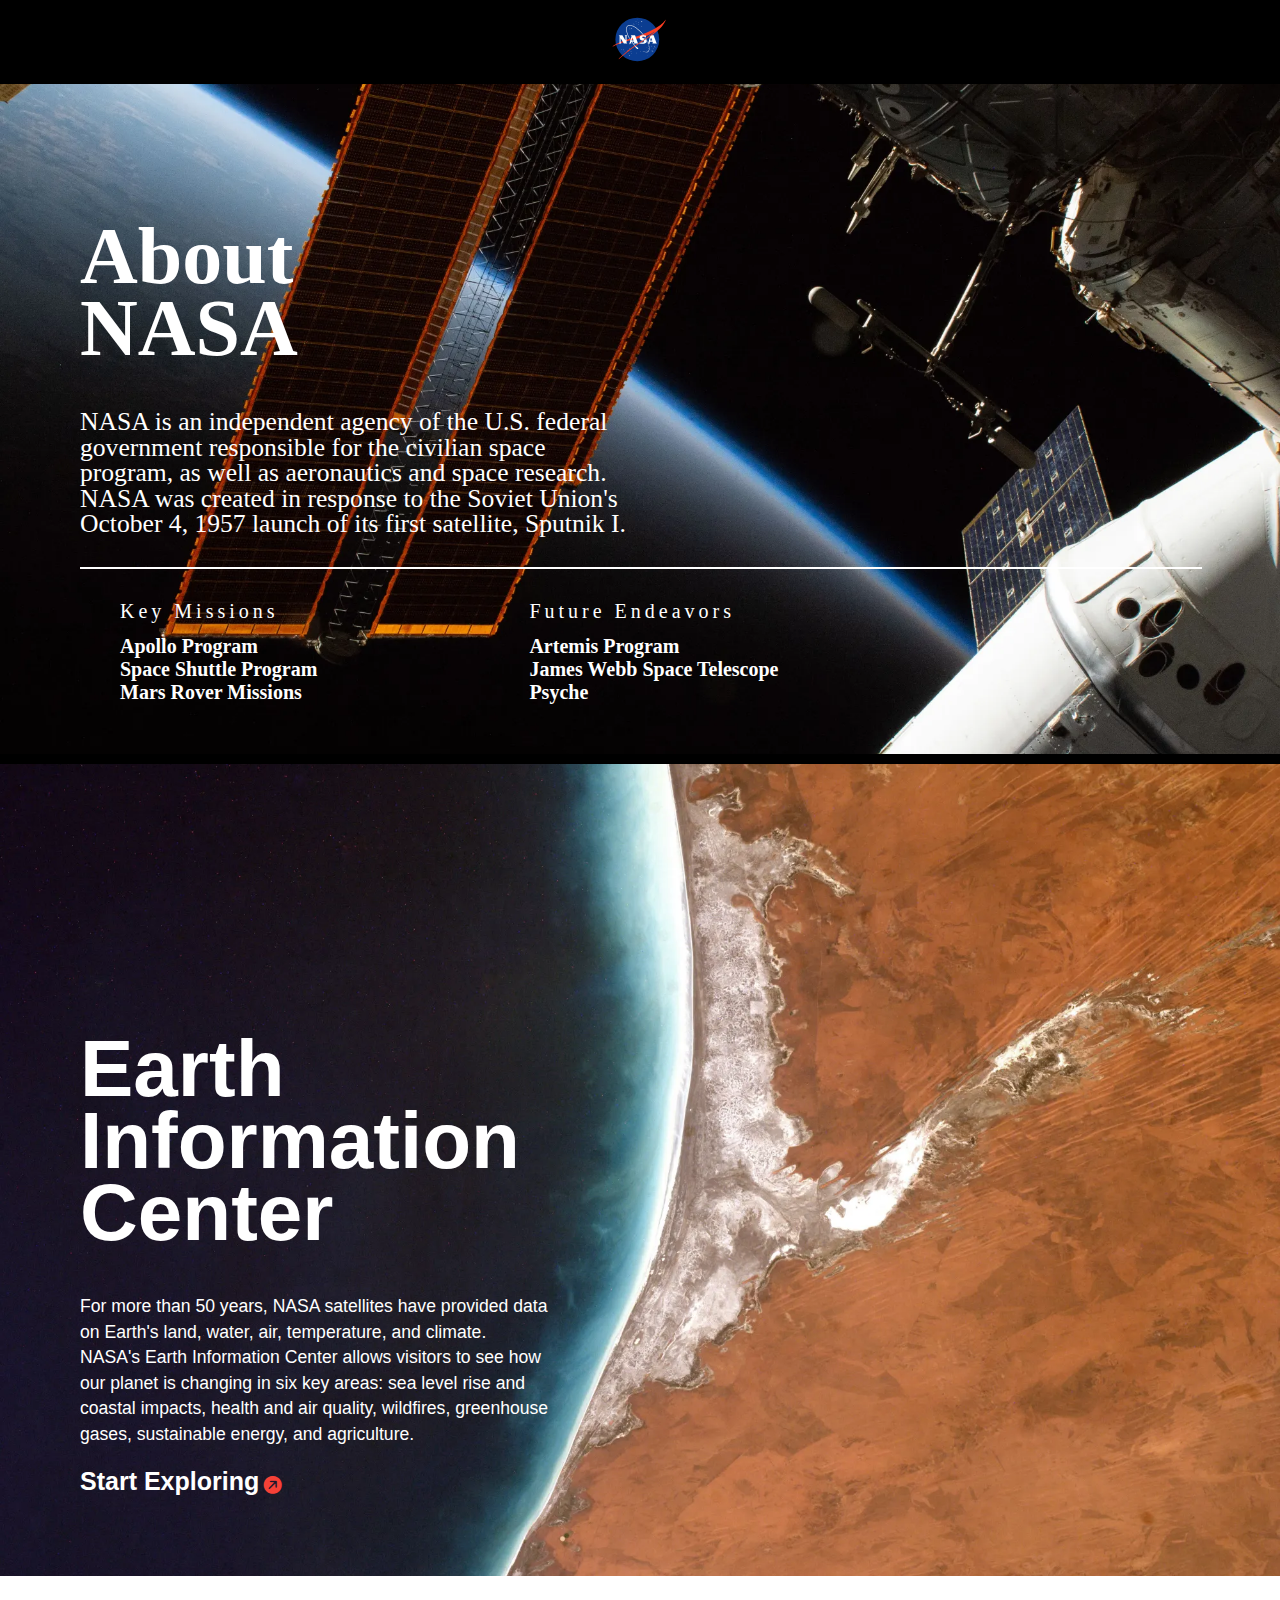
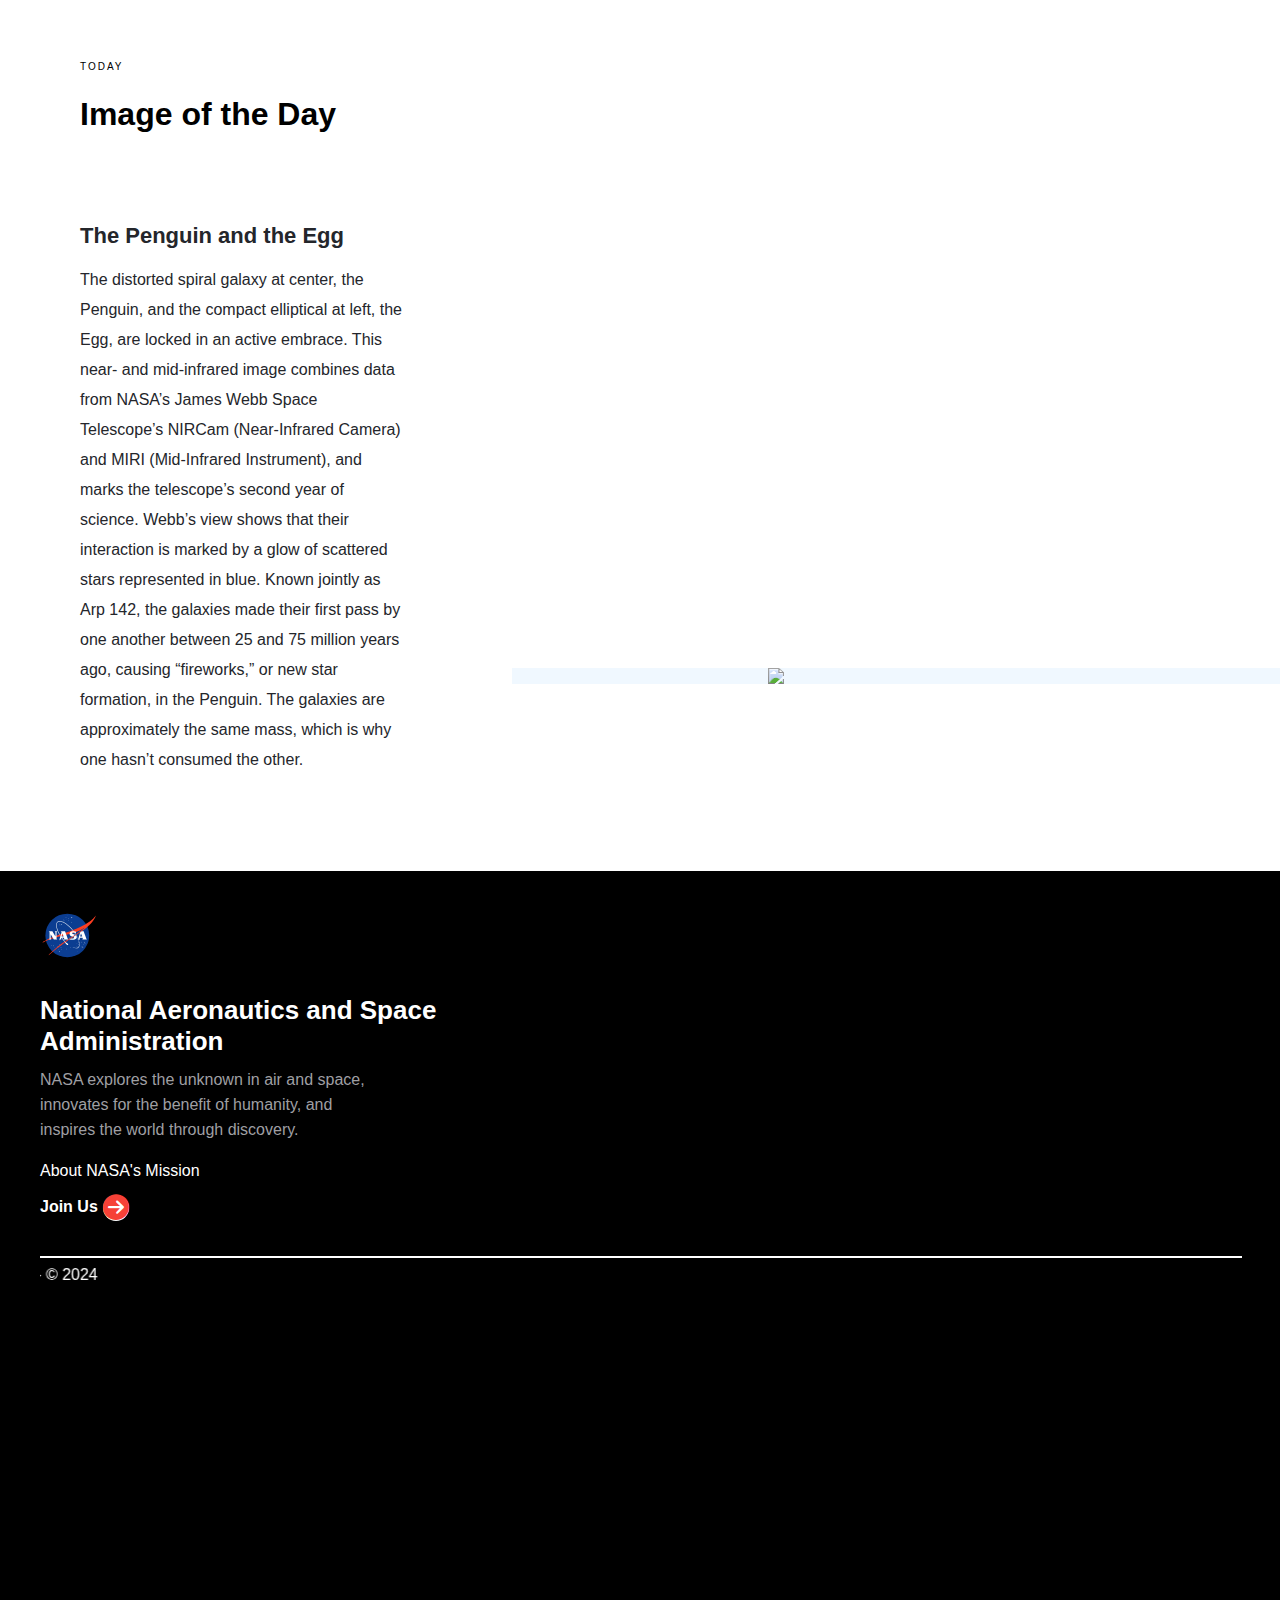
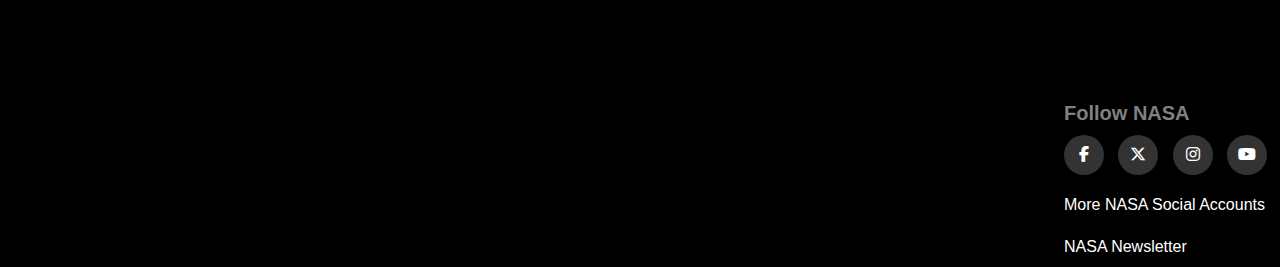
==== index.html @ cb9b219e "Add files via upload" ====
<!DOCTYPE html>
<html lang="en">
    <head>
        <meta charset="UTF-8">
        <meta name="viewport" content="width=device-width, initial-scale=1.0">
        <title>NASA</title>
        <link rel="icon" href="./nasa-logo.svg">
        <!-- Social Media Link Library-->
        <link rel="stylesheet" type="text/css" href="https://cdnjs.cloudflare.com/ajax/libs/font-awesome/6.5.2/css/all.min.css">
        
        <style>
            body {
                font-family: Arial, sans-serif;
                color: #24262b;
                background-color: #000;
                margin: 0;
                padding: 0;
            }
            header {
                background-color: #000;
                text-align: center;
                padding: 15px;
            }
            header img{
                position: relative;
                width: 60px;
            }
            .main, .image-day,.earth-center{
                padding: 80px;
            }
            .main {
                color: #ffffff;
                background: url('./satellite.webp'),no-repeat;
                background-position: center;
                background-size: cover;
                padding-bottom: 10px;
                margin-bottom: 10px;
            }

            .main p{
                font-size: 1.6rem;
                line-height: 1.6rem;
                width: 50%;
                color: #ffffff;
                margin: 0;
                margin-bottom: 20px;
            }
            .main h2 {
                font-size: 80px;
                color: #ffffff;
                width: 10%;
                line-height: 90%;
                padding-top: 5%;
                margin-bottom: 4%;
                margin-top: 0;
            }
            .more-info {
                color: #ffffff;
                display: inline-block;
                margin-right: 15%;
                margin-left: 0;

            }
            .more-info p{
                padding-left: 40px;
                display: inline;
                align-items: center;
                letter-spacing: 4px;
                font-size: 20px;
                text-align: center;
                overflow: visible;
                margin: 0;
            }
            .main .more-info li{
                position: relative;
                top: -15px;
                list-style: none;
                font-size: 20px;
            }
            .main hr{
                display: block;
                width: 100%;
                border: 1px white solid;
                margin-top: 30px;
                margin-bottom: 30px;
            }
            p {
                line-height: 1.2;
                font-size: 30px;
            }

            ul {
                font-size: 25px;
            }
            footer {
                background-color: #000;
                color: white;
                text-align: left;
                margin-top: 20px;
                padding: 40px;
                margin: 0;
            } 
            footer h5 {
                color: gray;
                font-size: 20px;
                margin-bottom: 10px;
            }
            footer h4{
                font-size: 26px;
                width: 35%;
                margin-top: 30px;
                margin-bottom: 10px;
            }
            footer p {
                font-size: 16px;
                width: 27.5%;
                margin: 0;
                color: #9f9fa3;
                line-height: 25px;

            }
            footer .extra-detail a{
                color: #ffffff;
                text-decoration: none;
                font-size: 16px;
                position: relative;
                top: 20px;
                display: block;
                margin-bottom: 10px;
            }
            footer #join-us{
                font-weight: bold;
            }
            footer .fa-solid{
                color: #f64137;
                background-color: #ffffff;
                border-radius: 50%;
                margin-left: 5px;
                font-size: 26px;
                position: relative;
                top: 5px;
            }
            footer .social-links {
                position: absolute;
                padding-left: 80%;
                bottom: -285%;
            }
            footer .social-links a{
                display: inline-block;
                height: 40px;
                width: 40px;
                background-color: rgba(255,255,255,0.2);
                margin:0 10px 10px 0;
                text-align: center;
                line-height: 40px;
                border-radius: 50%;
                color: #ffffff;
                transition: all 0.5s ease;
            }
            footer .social-links a:hover{
                background-color: #24262b;
                opacity: 90%;
            }
            footer .social-links a:nth-child(6)
            {
                display: block;
                width: 100%;
                background-color: #000;
                text-align: left;
                text-decoration: none;
                margin-bottom: 0;
            }
            footer .social-links a:nth-child(7)
            {
                display: block;
                width: 90%;
                background-color: #000;
                text-align: left;
                text-decoration: none;
                margin: 0;
                position: relative;
                top: 2px;
            }
            footer hr {
                display: block;
                width: 100%;
                border: 1px white solid;
                margin-top: 60px;
            }

            /* Image of the day */
            .image-day {

                background-color: #ffffff;
            }
            .image-day span {
                color: #000;
                font-weight: lighter;
                font-size: 10px;
                gap: 10px;
                letter-spacing: 2px;
            }
            .image-day h1 {
                color: #000;
                font-weight: bold;
                margin-bottom: 8%;
            }
            .image-day h6{
                font-size: 22px;
                margin: 10px 0;
            }
            .image-day p{
                font-size: 1rem;
                line-height: 30px;
                width: 29%;
            }
            .image-day img {
                position: absolute;
                top: 252%;
                left: 40%;
                background-color: aliceblue;
                padding-left: 20%;
                padding-right: 10%;
            }

        /*Earth Information Center */
            .earth-center {
                background: url("/mileb.webp"), no-repeat;
                background-position: center;
                background-size: cover;
           }
            .earth-center h5 {
                font-size: 80px;
                color: #ffffff;
                width: 10%;
                line-height: 90%;
                padding-top: 5%;
                margin-bottom: 4%;
            }
            .earth-center p {
                font-size: 1.1rem;
                line-height: 1.6rem;
                width: 42%;
                color: #ffffff;
                margin: 0;
                margin-bottom: 20px;
            }
            .earth-center a{
                font-weight: bold;
                color: #ffffff;
                text-decoration: none;
                font-size: 25px;
            }
            .earth-center .fa-solid{
                color: #f64137;
                margin-left: 5px;
                font-size: 18px;
                position: relative;
                top: 1px;
                transform: rotate(-45deg);
            }
            
            /*Logo Animation*/
            #logo {
                transition: 1s ease;
            }
            #logo:hover {
                transition: ease 1s;
                transform: translate(-5%,-5%);
            }
        </style>
    </head>
<body>
    <font face="Calibri">
        <header>
            <img id="logo" src="./nasa-logo.svg">
        </header>
            <section class="main">
                <h2>About NASA</h2>
                <p>NASA is an independent agency of the U.S. federal government responsible for the civilian space program, as well as aeronautics and space research. NASA was created in response to the Soviet Union's October 4, 1957 launch of its first satellite, Sputnik I.</p>
                    <hr>
                
               <div class="more-info"><p>Key Missions</p>
                <ul>
                    <li><strong>Apollo Program</strong></li>
                    <li><strong>Space Shuttle Program</strong></li>
                    <li><strong>Mars Rover Missions</strong></li>
                </ul>
                </div>
                <div class="more-info"><p class="more-info">Future Endeavors</p>
                <ul>
                    <li><strong>Artemis Program</strong></li>
                    <li><strong>James Webb Space Telescope</strong></li>
                    <li><strong>Psyche</strong></li>
                </ul>
                </div>
            </section></font>
            <!--Earth Center-->
            <section class="earth-center">
                <h5>Earth Information Center</h5>
                <p>For more than 50 years, NASA satellites have provided data on Earth's land, water, air, temperature, and climate. NASA's Earth Information Center allows visitors to see how our planet is changing in six key areas: sea level rise and coastal impacts, health and air quality, wildfires, greenhouse gases, sustainable energy, and agriculture.</p>
                <a href="" id="explore">Start Exploring<i class="fa-solid fa-circle-arrow-right"></i></a>
                
            </section>
            <!--Image Day-->
            <section class="image-day">
                <span>TODAY</span>
                <h1> Image of the Day </h1>
                <h6>The Penguin and the Egg</h6>
                <p>The distorted spiral galaxy at center, the Penguin, and the compact elliptical at left, the Egg, are locked in an active embrace. This near- and mid-infrared image combines data from NASA’s James Webb Space Telescope’s NIRCam (Near-Infrared Camera) and MIRI (Mid-Infrared Instrument), and marks the telescope’s second year of science. Webb’s view shows that their interaction is marked by a glow of scattered stars represented in blue. Known jointly as Arp 142, the galaxies made their first pass by one another between 25 and 75 million years ago, causing “fireworks,” or new star formation, in the Penguin. The galaxies are approximately the same mass, which is why one hasn’t consumed the other.</p>
                <img width="398" src="./image-day.png">

            </section>
    <footer>
            <img width="60px" src="./nasa-logo.svg">
                <h4>National Aeronautics and Space Administration</h4>
                <p>NASA explores the unknown in air and space, innovates for the benefit of humanity, and inspires the world through discovery.</p>
                <div class="extra-detail">
                    <a href="">About NASA's Mission</a>
                    <a href="" id="join-us">Join Us<i class="fa-solid fa-circle-arrow-right"></i></a>
                </div>
                 
                         
                <div class="social-links">
                                <h5>Follow NASA</h5>
                                <a href="#"><i class="fab fa-facebook-f"></i></a>
                                <a href="#"><i class="fab fa-x-twitter"></i></a>
                                <a href="#"><i class="fab fa-instagram"></i></a>
                                <a href="#"><i class="fab fa-youtube"></i></a>
                                <a href="#" id="extra-link"> More NASA Social Accounts</a>
                                <a href="#" id="extra-link"> NASA Newsletter</a>
                            </div>
                        <hr>
                        <marquee direction="right">NASA - &copy 2024</marquee>
    </footer>

</body>
</html>
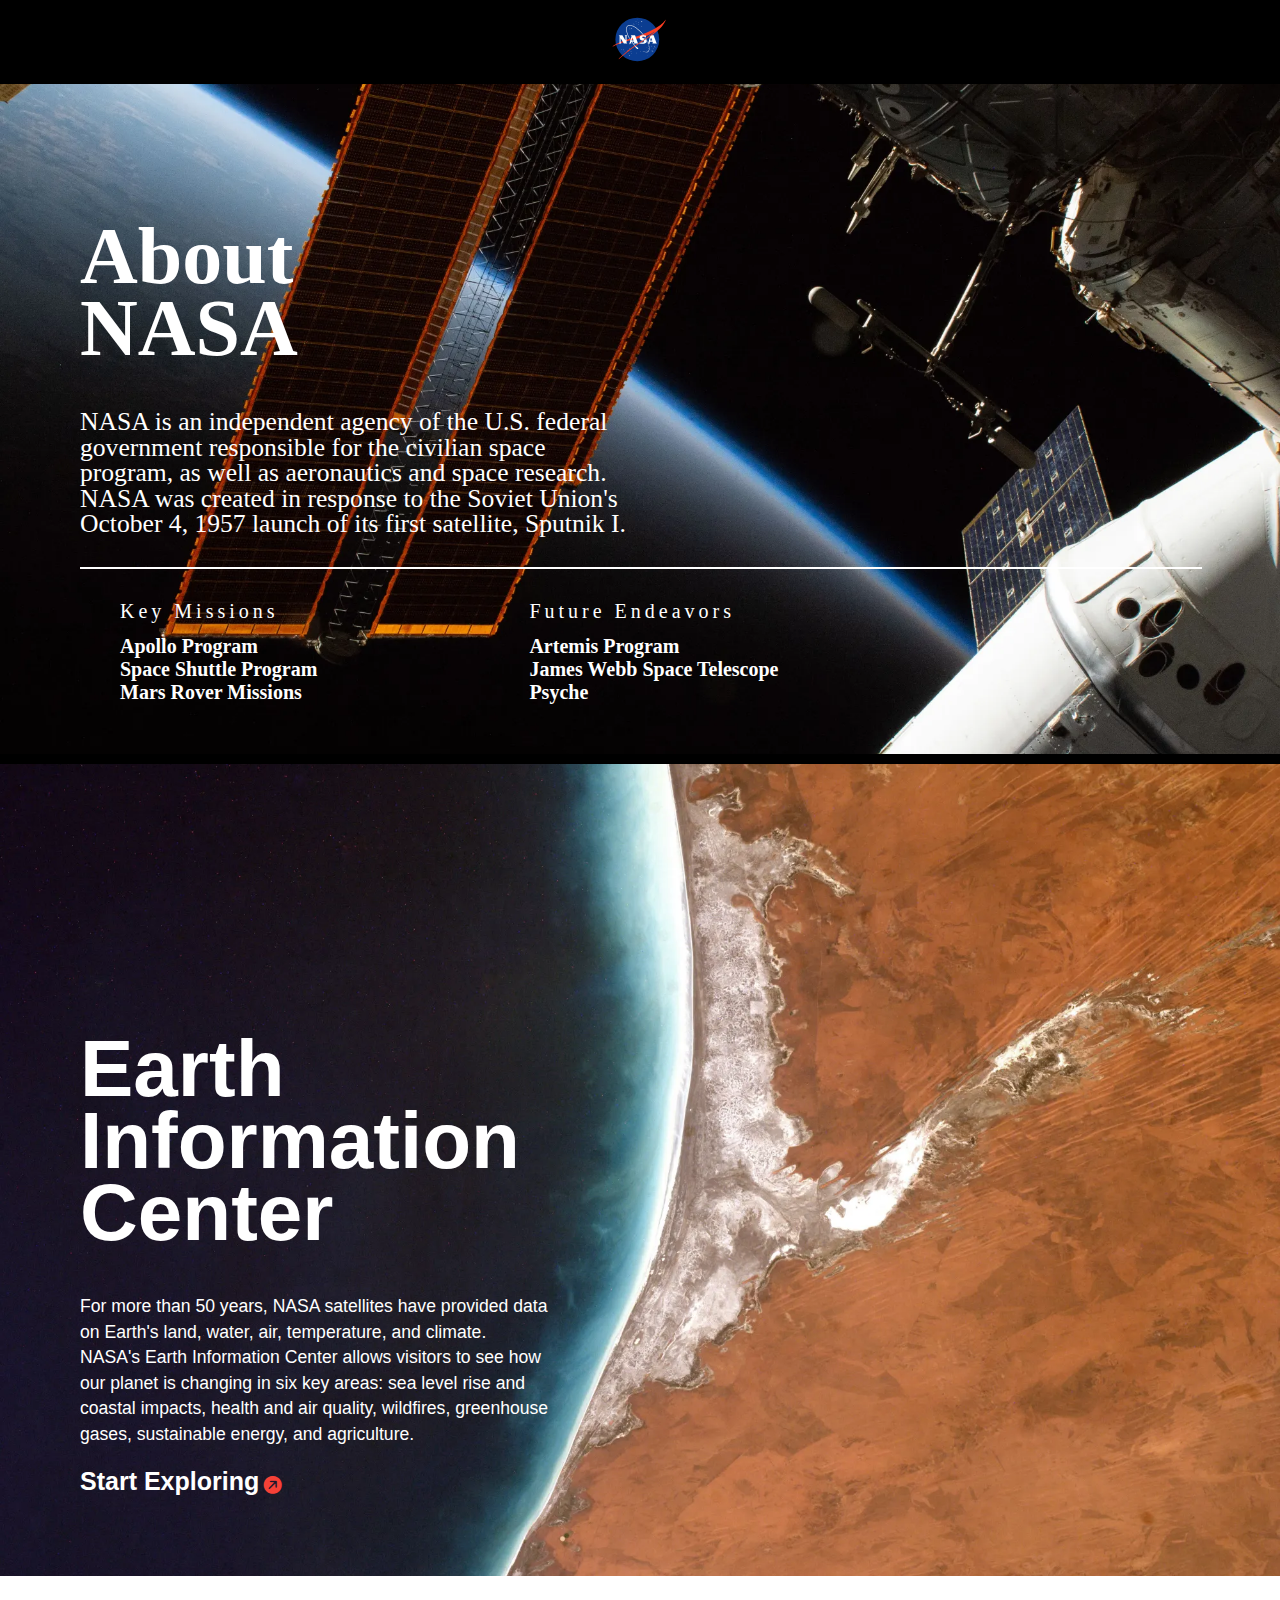
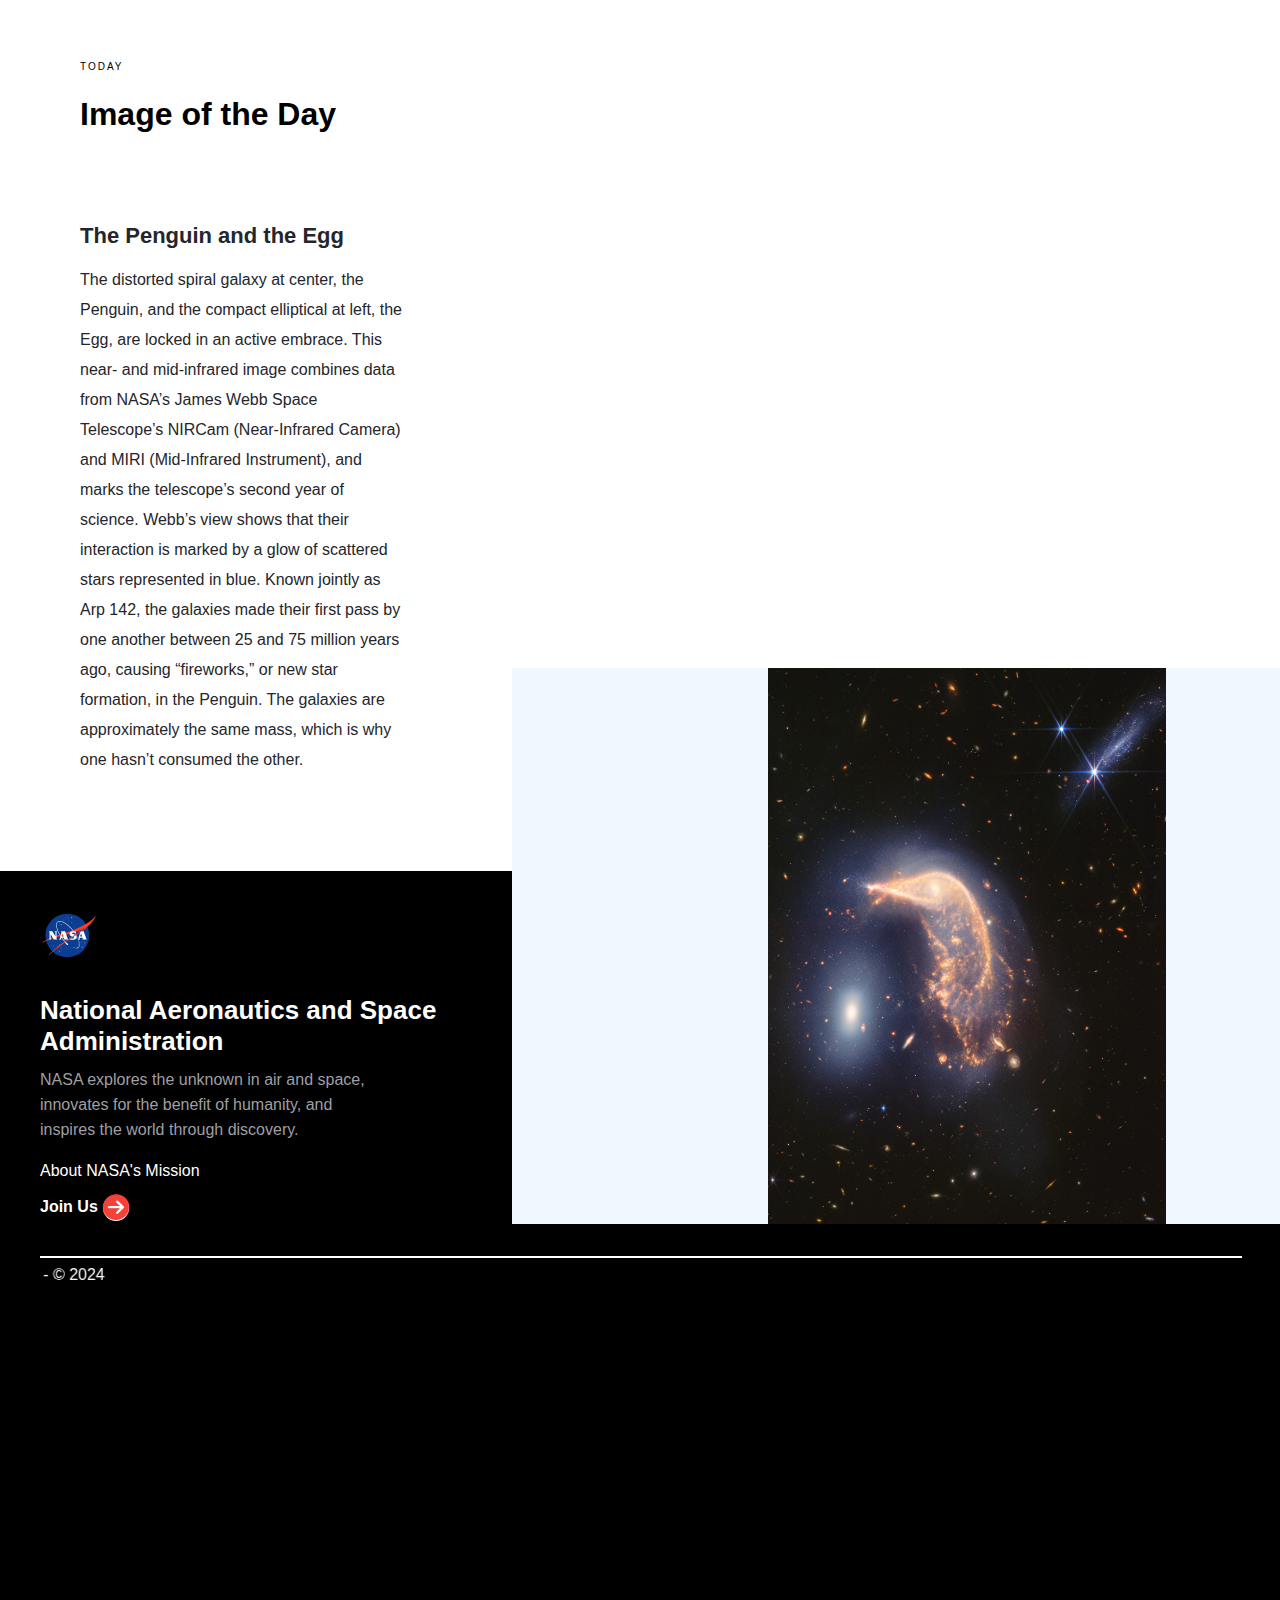
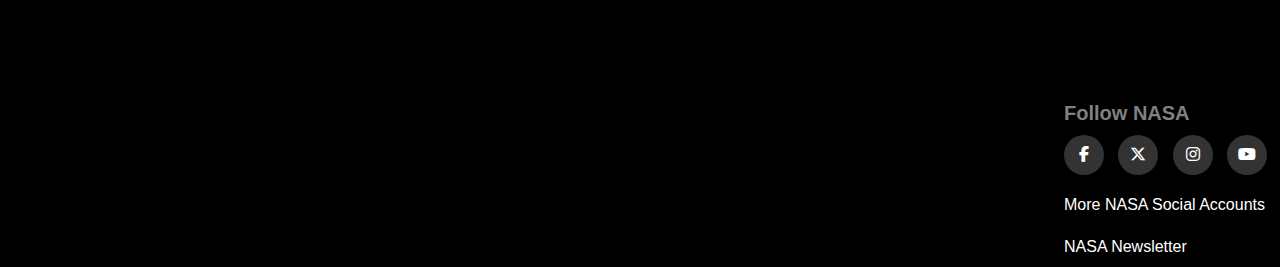
==== commit 842b986e: "Update index.html" ====
--- a/index.html
+++ b/index.html
@@ -308,7 +308,7 @@
                 <h1> Image of the Day </h1>
                 <h6>The Penguin and the Egg</h6>
                 <p>The distorted spiral galaxy at center, the Penguin, and the compact elliptical at left, the Egg, are locked in an active embrace. This near- and mid-infrared image combines data from NASA’s James Webb Space Telescope’s NIRCam (Near-Infrared Camera) and MIRI (Mid-Infrared Instrument), and marks the telescope’s second year of science. Webb’s view shows that their interaction is marked by a glow of scattered stars represented in blue. Known jointly as Arp 142, the galaxies made their first pass by one another between 25 and 75 million years ago, causing “fireworks,” or new star formation, in the Penguin. The galaxies are approximately the same mass, which is why one hasn’t consumed the other.</p>
-                <img width="398" src="./image-day.png">
+                <img width="398" src="./image-day.jpg">
 
             </section>
     <footer>
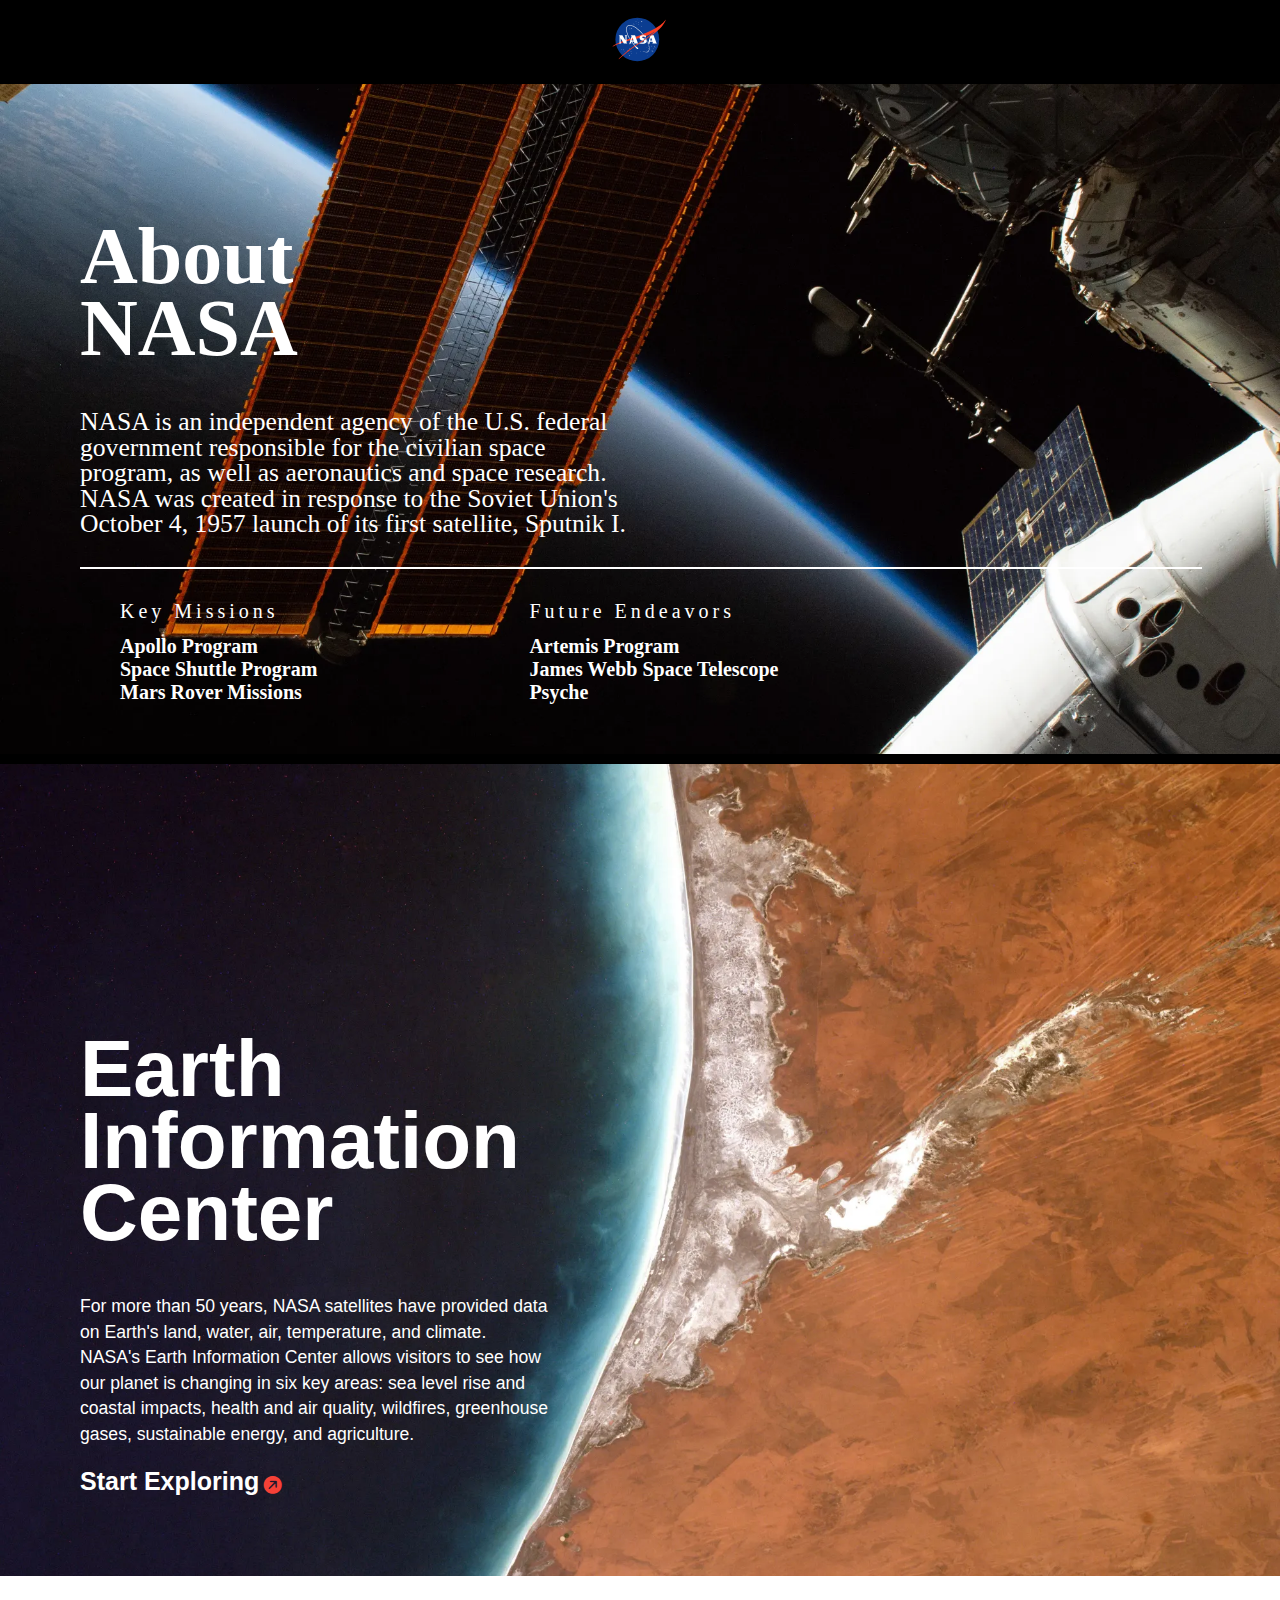
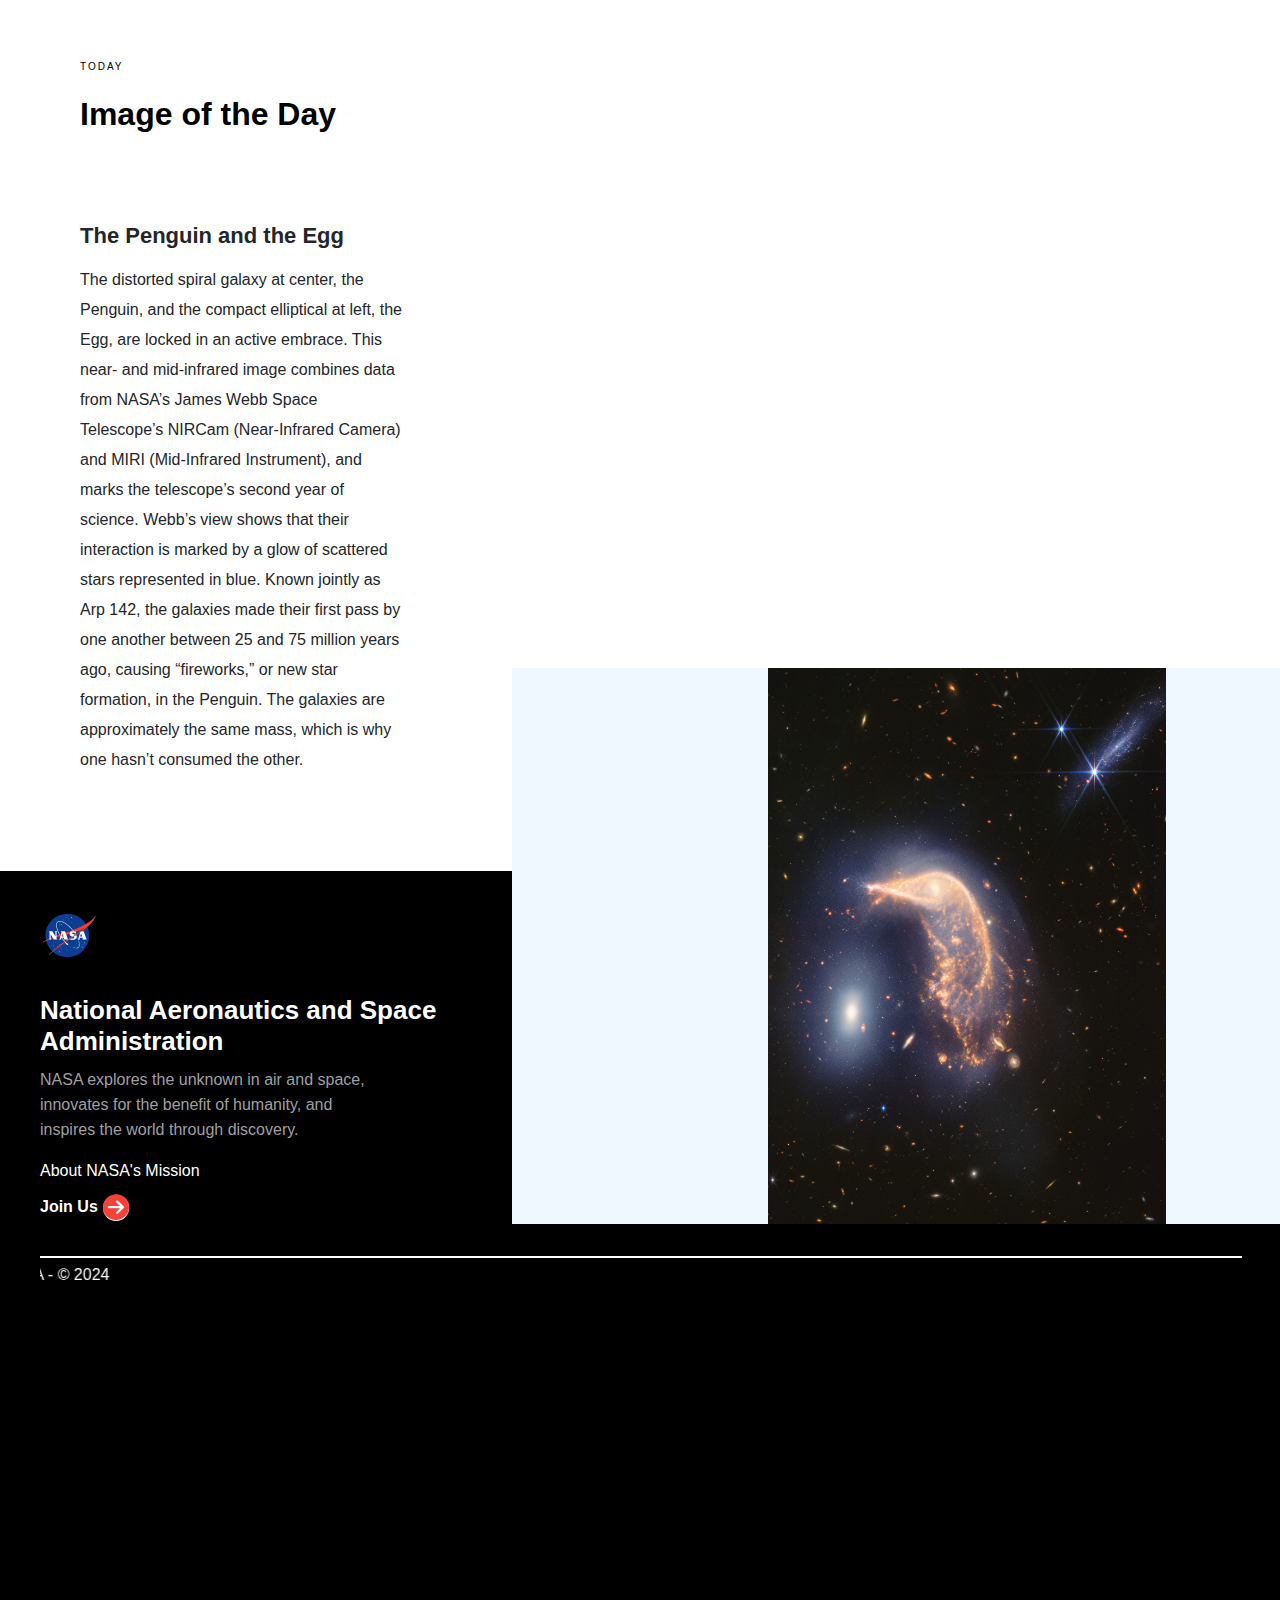
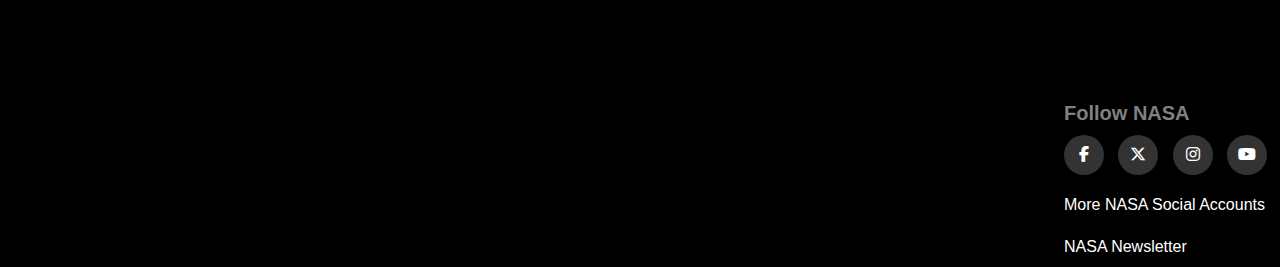
==== commit 2c71ac44: "Update index.html" ====
--- a/index.html
+++ b/index.html
@@ -225,7 +225,7 @@
 
         /*Earth Information Center */
             .earth-center {
-                background: url("/mileb.webp"), no-repeat;
+                background: url("./mileb.jpg"), no-repeat;
                 background-position: center;
                 background-size: cover;
            }
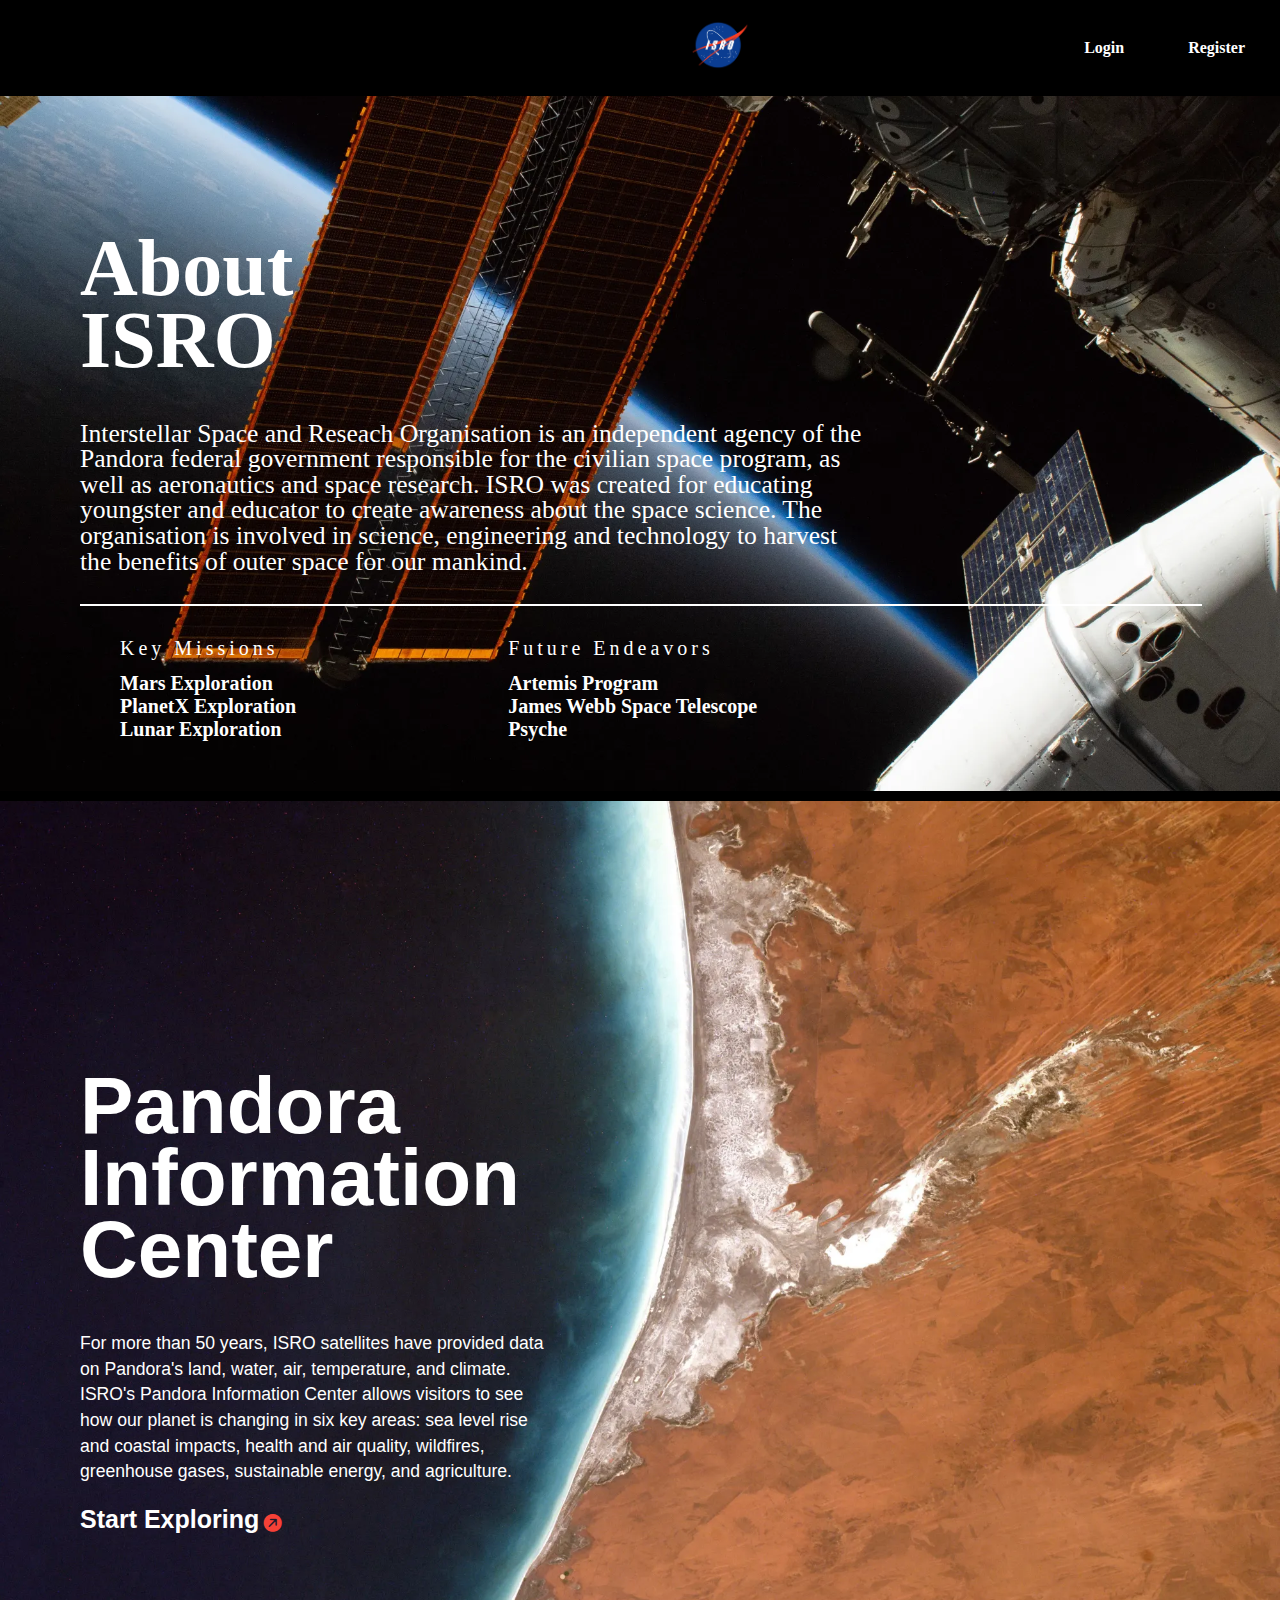
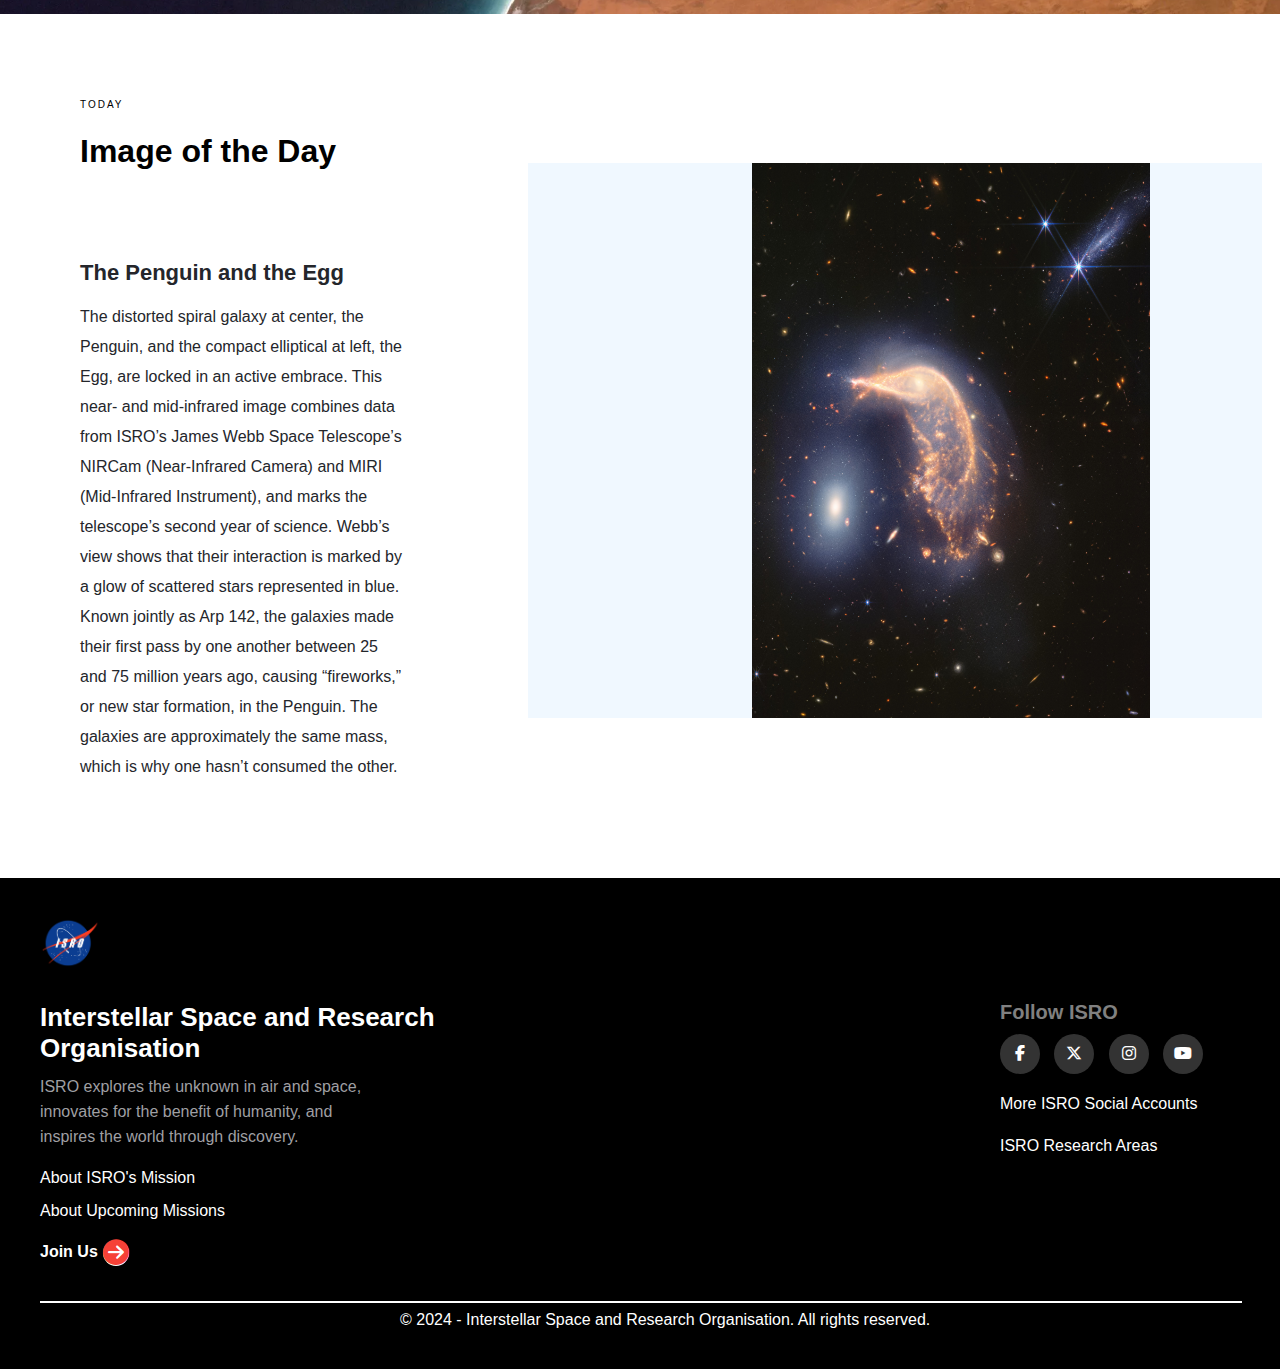
==== commit da813740: "Add files via upload" ====
--- a/index.html
+++ b/index.html
@@ -3,288 +3,41 @@
     <head>
         <meta charset="UTF-8">
         <meta name="viewport" content="width=device-width, initial-scale=1.0">
-        <title>NASA</title>
-        <link rel="icon" href="./nasa-logo.svg">
+        <title> ISRO</title>
         <!-- Social Media Link Library-->
         <link rel="stylesheet" type="text/css" href="https://cdnjs.cloudflare.com/ajax/libs/font-awesome/6.5.2/css/all.min.css">
-        
-        <style>
-            body {
-                font-family: Arial, sans-serif;
-                color: #24262b;
-                background-color: #000;
-                margin: 0;
-                padding: 0;
-            }
-            header {
-                background-color: #000;
-                text-align: center;
-                padding: 15px;
-            }
-            header img{
-                position: relative;
-                width: 60px;
-            }
-            .main, .image-day,.earth-center{
-                padding: 80px;
-            }
-            .main {
-                color: #ffffff;
-                background: url('./satellite.webp'),no-repeat;
-                background-position: center;
-                background-size: cover;
-                padding-bottom: 10px;
-                margin-bottom: 10px;
-            }
-
-            .main p{
-                font-size: 1.6rem;
-                line-height: 1.6rem;
-                width: 50%;
-                color: #ffffff;
-                margin: 0;
-                margin-bottom: 20px;
-            }
-            .main h2 {
-                font-size: 80px;
-                color: #ffffff;
-                width: 10%;
-                line-height: 90%;
-                padding-top: 5%;
-                margin-bottom: 4%;
-                margin-top: 0;
-            }
-            .more-info {
-                color: #ffffff;
-                display: inline-block;
-                margin-right: 15%;
-                margin-left: 0;
-
-            }
-            .more-info p{
-                padding-left: 40px;
-                display: inline;
-                align-items: center;
-                letter-spacing: 4px;
-                font-size: 20px;
-                text-align: center;
-                overflow: visible;
-                margin: 0;
-            }
-            .main .more-info li{
-                position: relative;
-                top: -15px;
-                list-style: none;
-                font-size: 20px;
-            }
-            .main hr{
-                display: block;
-                width: 100%;
-                border: 1px white solid;
-                margin-top: 30px;
-                margin-bottom: 30px;
-            }
-            p {
-                line-height: 1.2;
-                font-size: 30px;
-            }
-
-            ul {
-                font-size: 25px;
-            }
-            footer {
-                background-color: #000;
-                color: white;
-                text-align: left;
-                margin-top: 20px;
-                padding: 40px;
-                margin: 0;
-            } 
-            footer h5 {
-                color: gray;
-                font-size: 20px;
-                margin-bottom: 10px;
-            }
-            footer h4{
-                font-size: 26px;
-                width: 35%;
-                margin-top: 30px;
-                margin-bottom: 10px;
-            }
-            footer p {
-                font-size: 16px;
-                width: 27.5%;
-                margin: 0;
-                color: #9f9fa3;
-                line-height: 25px;
-
-            }
-            footer .extra-detail a{
-                color: #ffffff;
-                text-decoration: none;
-                font-size: 16px;
-                position: relative;
-                top: 20px;
-                display: block;
-                margin-bottom: 10px;
-            }
-            footer #join-us{
-                font-weight: bold;
-            }
-            footer .fa-solid{
-                color: #f64137;
-                background-color: #ffffff;
-                border-radius: 50%;
-                margin-left: 5px;
-                font-size: 26px;
-                position: relative;
-                top: 5px;
-            }
-            footer .social-links {
-                position: absolute;
-                padding-left: 80%;
-                bottom: -285%;
-            }
-            footer .social-links a{
-                display: inline-block;
-                height: 40px;
-                width: 40px;
-                background-color: rgba(255,255,255,0.2);
-                margin:0 10px 10px 0;
-                text-align: center;
-                line-height: 40px;
-                border-radius: 50%;
-                color: #ffffff;
-                transition: all 0.5s ease;
-            }
-            footer .social-links a:hover{
-                background-color: #24262b;
-                opacity: 90%;
-            }
-            footer .social-links a:nth-child(6)
-            {
-                display: block;
-                width: 100%;
-                background-color: #000;
-                text-align: left;
-                text-decoration: none;
-                margin-bottom: 0;
-            }
-            footer .social-links a:nth-child(7)
-            {
-                display: block;
-                width: 90%;
-                background-color: #000;
-                text-align: left;
-                text-decoration: none;
-                margin: 0;
-                position: relative;
-                top: 2px;
-            }
-            footer hr {
-                display: block;
-                width: 100%;
-                border: 1px white solid;
-                margin-top: 60px;
-            }
-
-            /* Image of the day */
-            .image-day {
-
-                background-color: #ffffff;
-            }
-            .image-day span {
-                color: #000;
-                font-weight: lighter;
-                font-size: 10px;
-                gap: 10px;
-                letter-spacing: 2px;
-            }
-            .image-day h1 {
-                color: #000;
-                font-weight: bold;
-                margin-bottom: 8%;
-            }
-            .image-day h6{
-                font-size: 22px;
-                margin: 10px 0;
-            }
-            .image-day p{
-                font-size: 1rem;
-                line-height: 30px;
-                width: 29%;
-            }
-            .image-day img {
-                position: absolute;
-                top: 252%;
-                left: 40%;
-                background-color: aliceblue;
-                padding-left: 20%;
-                padding-right: 10%;
-            }
-
-        /*Earth Information Center */
-            .earth-center {
-                background: url("./mileb.jpg"), no-repeat;
-                background-position: center;
-                background-size: cover;
-           }
-            .earth-center h5 {
-                font-size: 80px;
-                color: #ffffff;
-                width: 10%;
-                line-height: 90%;
-                padding-top: 5%;
-                margin-bottom: 4%;
-            }
-            .earth-center p {
-                font-size: 1.1rem;
-                line-height: 1.6rem;
-                width: 42%;
-                color: #ffffff;
-                margin: 0;
-                margin-bottom: 20px;
-            }
-            .earth-center a{
-                font-weight: bold;
-                color: #ffffff;
-                text-decoration: none;
-                font-size: 25px;
-            }
-            .earth-center .fa-solid{
-                color: #f64137;
-                margin-left: 5px;
-                font-size: 18px;
-                position: relative;
-                top: 1px;
-                transform: rotate(-45deg);
-            }
-            
-            /*Logo Animation*/
-            #logo {
-                transition: 1s ease;
-            }
-            #logo:hover {
-                transition: ease 1s;
-                transform: translate(-5%,-5%);
-            }
-        </style>
+        <!-- Essential External CSS -->
+        <link rel="stylesheet" href="./Styles/style.css">
+        <link rel="stylesheet" href="./Styles/footer.css">
+        <link rel="stylesheet" href="./Styles/animation.css">
+        <link rel="icon" href="./Styles/Images/Logos/ISRO.svg">
+        <!-- Chatbot Linking-->
+        <script src="./Scripts/chatLoader.js"></script>
+        <script src="https://www.chatbase.co/embed.min.js" chatbotId="Y-U0DZiJ4GpEYzd8bxwEK" domain="www.chatbase.co" defer></script>
+        <!--<link rel="stylesheet" href="./Styles/loader.css">-->
     </head>
 <body>
+    <div id="main">
     <font face="Calibri">
-        <header>
-            <img id="logo" src="./nasa-logo.svg">
+        <!--Header-->
+        <header class="home">
+            <h2><a href="#home"><img class="logo" src="./Styles/Images/Logos/ISRO.png"></a></h2>
+            <div class="navigation">
+                <a href="./login.html">Login</a>
+                <a href="./join-us.html">Register</a>
+            </div>
+            
         </header>
+        <!--Main Body-->
             <section class="main">
-                <h2>About NASA</h2>
-                <p>NASA is an independent agency of the U.S. federal government responsible for the civilian space program, as well as aeronautics and space research. NASA was created in response to the Soviet Union's October 4, 1957 launch of its first satellite, Sputnik I.</p>
+                <h2>About ISRO</h2>
+                <p>Interstellar Space and Reseach Organisation is an independent agency of the Pandora federal government responsible for the civilian space program, as well as aeronautics and space research. ISRO was created for educating youngster and educator to create awareness about the space science. The organisation is involved in science, engineering and technology to harvest the benefits of outer space for our mankind.</P>
                     <hr>
-                
                <div class="more-info"><p>Key Missions</p>
                 <ul>
-                    <li><strong>Apollo Program</strong></li>
-                    <li><strong>Space Shuttle Program</strong></li>
-                    <li><strong>Mars Rover Missions</strong></li>
+                    <li><strong>Mars Exploration</strong></li>
+                    <li><strong>PlanetX Exploration</strong></li>
+                    <li><strong>Lunar Exploration</strong></li>
                 </ul>
                 </div>
                 <div class="more-info"><p class="more-info">Future Endeavors</p>
@@ -295,44 +48,64 @@
                 </ul>
                 </div>
             </section></font>
+
             <!--Earth Center-->
-            <section class="earth-center">
-                <h5>Earth Information Center</h5>
-                <p>For more than 50 years, NASA satellites have provided data on Earth's land, water, air, temperature, and climate. NASA's Earth Information Center allows visitors to see how our planet is changing in six key areas: sea level rise and coastal impacts, health and air quality, wildfires, greenhouse gases, sustainable energy, and agriculture.</p>
+            <section class="earth-center animate">
+                <h5>Pandora Information Center</h5>
+                <p>For more than 50 years, ISRO satellites have provided data on Pandora's land, water, air, temperature, and climate. ISRO's Pandora Information Center allows visitors to see how our planet is changing in six key areas: sea level rise and coastal impacts, health and air quality, wildfires, greenhouse gases, sustainable energy, and agriculture.</p>
                 <a href="" id="explore">Start Exploring<i class="fa-solid fa-circle-arrow-right"></i></a>
-                
             </section>
+
             <!--Image Day-->
-            <section class="image-day">
-                <span>TODAY</span>
-                <h1> Image of the Day </h1>
-                <h6>The Penguin and the Egg</h6>
-                <p>The distorted spiral galaxy at center, the Penguin, and the compact elliptical at left, the Egg, are locked in an active embrace. This near- and mid-infrared image combines data from NASA’s James Webb Space Telescope’s NIRCam (Near-Infrared Camera) and MIRI (Mid-Infrared Instrument), and marks the telescope’s second year of science. Webb’s view shows that their interaction is marked by a glow of scattered stars represented in blue. Known jointly as Arp 142, the galaxies made their first pass by one another between 25 and 75 million years ago, causing “fireworks,” or new star formation, in the Penguin. The galaxies are approximately the same mass, which is why one hasn’t consumed the other.</p>
-                <img width="398" src="./image-day.jpg">
-
+            <section class="image-day animate">
+                <div class="image">
+                    <span>TODAY</span>
+                    <h1> Image of the Day </h1>
+                    <h6>The Penguin and the Egg</h6>
+                    <img class="animate" width="398" src="./Styles/Images/Image/image-day.jpg">
+                    <p>The distorted spiral galaxy at center, the Penguin, and the compact elliptical at left, the Egg, are locked in an active embrace. This near- and mid-infrared image combines data from ISRO’s James Webb Space Telescope’s NIRCam (Near-Infrared Camera) and MIRI (Mid-Infrared Instrument), and marks the telescope’s second year of science. Webb’s view shows that their interaction is marked by a glow of scattered stars represented in blue. Known jointly as Arp 142, the galaxies made their first pass by one another between 25 and 75 million years ago, causing “fireworks,” or new star formation, in the Penguin. The galaxies are approximately the same mass, which is why one hasn’t consumed the other.</p>
+                </div>
             </section>
+            
+            <!--Footer-->
     <footer>
-            <img width="60px" src="./nasa-logo.svg">
-                <h4>National Aeronautics and Space Administration</h4>
-                <p>NASA explores the unknown in air and space, innovates for the benefit of humanity, and inspires the world through discovery.</p>
+        <div class="footer">
+            <div class="footer-l">
+            <img class="logo" width="60px" src="./Styles/Images/Logos/ISRO.png">
+                <h4>Interstellar Space and Research Organisation</h4>
+                <p>ISRO explores the unknown in air and space, innovates for the benefit of humanity, and inspires the world through discovery.</p>
                 <div class="extra-detail">
-                    <a href="">About NASA's Mission</a>
-                    <a href="" id="join-us">Join Us<i class="fa-solid fa-circle-arrow-right"></i></a>
-                </div>
+                    <a href="./missions.html">About ISRO's Mission</a>
+                    <a href="./upcoming-mission.html">About Upcoming Missions</a>
+                    <a href="./join-us.html" id="join-us">Join Us<i class="fa-solid fa-circle-arrow-right"></i></a>
+                </div></div>
+              <!--  <div class="footer-info">
+                    <a href="">Home</a>
+                    <a href="">Human in Space</a>
+                </div>-->
                  
-                         
+                         <!--Social Media links-->
                 <div class="social-links">
-                                <h5>Follow NASA</h5>
-                                <a href="#"><i class="fab fa-facebook-f"></i></a>
-                                <a href="#"><i class="fab fa-x-twitter"></i></a>
-                                <a href="#"><i class="fab fa-instagram"></i></a>
-                                <a href="#"><i class="fab fa-youtube"></i></a>
-                                <a href="#" id="extra-link"> More NASA Social Accounts</a>
-                                <a href="#" id="extra-link"> NASA Newsletter</a>
+                                <h5>Follow ISRO</h5>
+                                <a href=""><i class="fab fa-facebook-f"></i></a>
+                                <a href=""><i class="fab fa-x-twitter"></i></a>
+                                <a href=""><i class="fab fa-instagram"></i></a>
+                                <a href=""><i class="fab fa-youtube"></i></a>
+                                <a href="" id="extra-link"> More ISRO Social Accounts</a>
+                                <a href="./research.html" id="extra-link"> ISRO Research Areas</a>
                             </div>
                         <hr>
-                        <marquee direction="right">NASA - &copy 2024</marquee>
+                    <span>&copy; 2024 - Interstellar Space and Research Organisation. All rights reserved.</span>
+                </div>
     </footer>
-
+    <!--Loader
+    <div id="loader-wrapper" class="loader-wrapper">
+        <div class="loader">
+            <div class="load-text">
+            <img class="image" src="./Styles/Images/Logos/ISRO.png">
+            <span>Loading...</span></div>
+        </div>
+        </div>-->
 </body>
 </html>
+<!--<script src="./Scripts/loader.js"></script>-->
--- a/Styles/style.css
+++ b/Styles/style.css
@@ -0,0 +1,459 @@
+/* Whole HTML Body Styling */
+html {
+    scroll-behavior: smooth;
+}
+body {
+    font-family: Arial, sans-serif;
+    color: #24262b;
+    background-color: #000;
+    margin: 0;
+    padding: 0;
+}
+/*Header*/
+header{
+    position: relative;
+    top: 0;
+    width: 100%;
+    display: flex;
+    justify-content: space-between;
+    align-items: center;
+}
+header .logo{
+    position: relative;
+    color: #000;
+    font-size: 20px;
+    text-decoration: none;
+    text-transform: uppercase;
+}
+header img{
+    position: relative;
+    width: 60px;
+    left: 1150%;
+}
+header .navigation a{
+    color: #ffffff;
+    text-decoration: none;
+    font-weight: 700;
+    padding: 5px 15px;  
+    border-radius: 5px;
+    transition: 0.9s ease;
+    margin-right: 20px;
+}
+header .navigation a:not(:last-child)
+{
+    margin-right: 30px;
+}
+
+header .navigation a:hover{
+    background: white;
+    color: #000;
+}
+
+/* All section Layout Style*/
+.main, .image-day,.earth-center{
+    padding: 80px;
+}
+
+/*main body*/
+.main {
+    color: #ffffff;
+    background: url('./Images/Image/satellite.webp'),no-repeat;
+    background-blend-mode: darken;
+    background-position: center;
+    background-size: cover;
+    padding-bottom: 10px;
+    margin-bottom: 10px;
+}
+
+.main p{
+    font-size: 1.6rem;
+    line-height: 1.6rem;
+    width: 70%;
+    color: #ffffff;
+    margin: 0;
+    margin-bottom: 20px;
+}
+.main h2 {
+    font-size: 80px;
+    color: #ffffff;
+    width: 10%;
+    line-height: 90%;
+    padding-top: 5%;
+    margin-bottom: 4%;
+    margin-top: 0;
+}
+.more-info {
+    color: #ffffff;
+    display: inline-block;
+    margin-right: 15%;
+    margin-left: 0;
+
+}
+.more-info p{
+    padding-left: 40px;
+    display: inline;
+    align-items: center;
+    letter-spacing: 4px;
+    font-size: 20px;
+    text-align: center;
+    overflow: visible;
+    margin: 0;
+}
+.main .more-info li{
+    position: relative;
+    top: -15px;
+    list-style: none;
+    font-size: 20px;
+}
+.main hr{
+    display: block;
+    width: 100%;
+    border: 1px white solid;
+    margin-top: 30px;
+    margin-bottom: 30px;
+}
+p {
+    line-height: 1.2;
+    font-size: 30px;
+}
+
+ul {
+    font-size: 25px;
+}
+
+/* Image of the day */
+.image-day {
+
+    background-color: #ffffff;
+}
+.image-day span {
+    color: #000;
+    font-weight: lighter;
+    font-size: 10px;
+    gap: 10px;
+    letter-spacing: 2px;
+}
+.image-day h1 {
+    color: #000;
+    font-weight: bold;
+    margin-bottom: 8%;
+}
+.image-day h6{
+    font-size: 22px;
+    margin: 10px 0;
+}
+.image-day p{
+    font-size: 1rem;
+    line-height: 30px;
+    width: 29%;
+}
+.image-day img {
+    position: absolute;
+    top: 10%;
+    left: 40%;
+    background-color: aliceblue;
+    padding-left: 20%;
+    padding-right: 10%;
+}
+.image {
+    position: relative;
+}
+
+/*Earth Information Center */
+.earth-center {
+    background: url("./Images/Image/mileb.jpg"), no-repeat;
+    background-position: center;
+    background-size: cover;
+}
+.earth-center h5 {
+    font-size: 80px;
+    color: #ffffff;
+    width: 10%;
+    line-height: 90%;
+    padding-top: 5%;
+    margin-bottom: 4%;
+}
+.earth-center p {
+    font-size: 1.1rem;
+    line-height: 1.6rem;
+    width: 42%;
+    color: #ffffff;
+    margin: 0;
+    margin-bottom: 20px;
+}
+.earth-center a{
+    font-weight: bold;
+    color: #ffffff;
+    text-decoration: none;
+    font-size: 25px;
+}
+.earth-center .fa-solid{
+    color: #f64137;
+    margin-left: 5px;
+    font-size: 18px;
+    position: relative;
+    top: 1px;
+    transform: rotate(-45deg);
+}
+
+
+/* Mobile Styling */
+@media only screen and (max-width: 600px) {
+    body {
+        padding: 0;
+        margin: 0;
+    }
+    /*Header*/
+    header{
+        position: relative;
+        top: 0;
+        width: 100%;
+        display: flex;
+        justify-content: space-between;
+        align-items: center;
+    }
+    header .logo{
+        position: relative;
+        color: #000;
+        font-size: 20px;
+        text-decoration: none;
+        text-transform: uppercase;
+    }
+    header img{
+        position: absolute;
+        width: 60px;
+        left: 10%;
+    }
+    header .navigation a{
+        color: #ffffff;
+        text-decoration: none;
+        font-weight: 700;
+        padding: 5px 15px;  
+        border-radius: 5px;
+        transition: 0.9s ease;
+        margin-right: 20px;
+    }
+
+    /* All section Layout Style*/
+    .main, .image-day,.earth-center{
+        padding: 20px;
+    }
+    
+    /*main body*/
+    .main {
+        color: #ffffff;
+        background: url('./Images/Image/satellite.webp'),no-repeat;
+        background-blend-mode: darken;
+        background-position: center;
+        background-size: cover;
+        padding-bottom: 5px;
+        margin-bottom: 5px;
+    }
+    .main h2 {
+        font-size: 30px;
+        color: #ffffff;
+        width: 10%;
+        line-height: 90%;
+        padding-top: 5%;
+        margin-bottom: 4%;
+        margin-top: 0;
+    }
+    .main p{
+        font-size: 0.6rem;
+        line-height: 0.7rem;
+        width: 100%;
+        color: #ffffff;
+        margin: 0;
+        margin-bottom: 20px;
+    }
+    
+    .more-info {
+        color: #ffffff;
+        display: inline-block;
+        margin-right: 8%;
+        margin-left: 0;
+    
+    }
+    .more-info p{
+        padding-top: 0;
+        padding-left: 10px;
+        display: inline;
+        align-items: center;
+        letter-spacing: 4px;
+        font-size: 12px;
+        text-align: center;
+        overflow: visible;
+        margin: 0;
+    }
+    .main .more-info li{
+        position: relative;
+        top: -15px;
+        list-style: none;
+        font-size: 10px;
+    }
+    .main hr{
+        display: block;
+        width: 100%;
+        border: 1px white solid;
+        margin-top: 10px;
+        margin-bottom: 10px;
+    }
+
+    ul {
+        font-size: 25px;
+    }
+
+    /*Earth Information Center */
+    .earth-center {
+        background: url("./Images/Image/mileb.jpg"), no-repeat;
+        background-position: center;
+        background-size: cover;
+        background-blend-mode: darken;
+    }
+    .earth-center h5,.earth-center p {
+        animation: none;
+    }
+    .earth-center h5 {
+        font-size: 30px;
+        color: #ffffff;
+        width: 10%;
+        line-height: 90%;
+        margin-bottom: 4%;
+    }
+    .earth-center p {
+        font-size: 1rem;
+        line-height: 1.2rem;
+        width: 92%;
+        color: #ffffff;
+        margin: 0;
+        margin-bottom: 20px;
+    }
+    .earth-center a{
+        font-weight: bold;
+        color: #ffffff;
+        text-decoration: none;
+        font-size:15px;
+    }
+    .earth-center .fa-solid{
+        color: #f64137;
+        margin-left: 5px;
+        font-size: 18px;
+        position: relative;
+        top: 3px;
+        transform: rotate(-45deg);
+    }
+    
+        
+    /* Image of the day */
+    .image-day {
+        background-color: #ffffff;
+    }
+    .image-day span {
+        color: #000;
+        font-weight: lighter;
+        font-size: 10px;
+        gap: 5px;
+        letter-spacing: 2px;
+    }
+    .image-day h1 {
+        color: #000;
+        font-weight: bold;
+        margin-bottom: 4%;
+    }
+    .image-day h6{
+        font-size: 22px;
+        margin: 10px 0;
+    }
+    .image-day p{
+        font-size: 1rem;
+        line-height: 30px;
+        width: 100%;
+    }
+    .image-day img {
+        position: relative;
+        left: 0;
+        padding-left: 40px;
+        padding-right: 70px;
+        width: 280px;
+        background-color: aliceblue;
+    }
+    /* Animation Remove */
+.footer h4,.more-info ul {
+    animation: none;
+}
+
+
+/* Footer */
+.footer {
+    display: block;
+    position: relative;
+}
+.footer {
+    display: block;
+    background-color: #000;
+    color: white;
+    width: 80%;
+    padding-left: 0;
+    margin-top: 20px;
+    margin: 0;
+} 
+.footer .social-links {
+    display: block;
+    padding: 180px;
+}
+.footer h4{
+    display: block;
+    font-size: 30px;
+    width: 120%;
+    margin-top: 30px;
+    margin-bottom: 10px;
+}
+.footer h5 {
+    display: block;
+    color: gray;
+    font-size: 16px;
+    margin-bottom: 10px;
+}
+.footer img {
+    width: 60px;
+}
+.footer p {
+    font-size: 12px;
+    width: 100%;
+    margin: 0;
+    color: #9f9fa3;
+    line-height: 25px;
+}
+.extra-detail a{
+    font-size: 10px;
+    margin-bottom: 0;
+}
+.footer #join-us{
+    font-weight: bold;
+    margin: 0;
+}
+.footer .fa-solid{
+    color: #f64137;
+    background-color: #ffffff;
+    border-radius: 50%;
+    margin-left: 5px;
+    font-size: 18px;
+    top: 0;
+}
+
+.footer hr {
+    display: block;
+    width: 100%;
+    border: 1px white solid;
+    margin-top: 50px;
+}
+.footer span {
+    padding-left: 0%;
+    font-size: 11px;
+    text-align: center;
+}
+
+* {
+    animation: none;
+}
+}--- a/Styles/footer.css
+++ b/Styles/footer.css
@@ -0,0 +1,107 @@
+footer {
+    background-color: #000;
+    color: white;
+    text-align: left;
+    margin-top: 20px;
+    padding: 40px;
+    margin: 0;
+} 
+footer h5 {
+    color: gray;
+    font-size: 20px;
+    margin-bottom: 10px;
+}
+footer h4{
+    font-size: 26px;
+    width: 35%;
+    margin-top: 30px;
+    margin-bottom: 10px;
+}
+footer p {
+    font-size: 16px;
+    width: 27.5%;
+    margin: 0;
+    color: #9f9fa3;
+    line-height: 25px;
+
+}
+footer .extra-detail a{
+    color: #ffffff;
+    text-decoration: none;
+    font-size: 16px;
+    position: relative;
+    top: 20px;
+    display: block;
+    margin-bottom: 15px;
+}
+footer #join-us{
+    font-weight: bold;
+    margin: 0;
+}
+footer .fa-solid{
+    color: #f64137;
+    background-color: #ffffff;
+    border-radius: 50%;
+    margin-left: 5px;
+    font-size: 26px;
+    position: relative;
+    top: 5px;
+}
+.footer {
+    position: relative;
+}
+footer .social-links {
+    position: absolute;
+    padding-left: 80%;
+    top: 50px;
+}
+footer .social-links a{
+    display: inline-block;
+    height: 40px;
+    width: 40px;
+    background-color: rgba(255,255,255,0.2);
+    margin:0 10px 10px 0;
+    text-align: center;
+    line-height: 40px;
+    border-radius: 50%;
+    color: #ffffff;
+    transition: all 0.5s ease;
+}
+footer .social-links a:hover{
+    background-color: #24262b;
+    opacity: 90%;
+}
+footer .social-links a:nth-child(6)
+{
+    display: block;
+    width: 100%;
+    background-color: #000;
+    text-align: left;
+    text-decoration: none;
+    margin-bottom: 0;
+}
+footer .social-links a:nth-child(7)
+{
+    display: block;
+    width: 90%;
+    background-color: #000;
+    text-align: left;
+    text-decoration: none;
+    margin: 0;
+    position: relative;
+    top: 2px;
+}
+footer hr {
+    display: block;
+    width: 100%;
+    border: 1px white solid;
+    margin-top: 60px;
+}
+footer span {
+    padding-left: 30%;
+}
+.footer a:hover, .earth-center a:hover {
+    text-underline-offset: 4px;
+    text-decoration: dashed #fff;
+    text-decoration-line: underline;
+}--- a/Styles/animation.css
+++ b/Styles/animation.css
@@ -0,0 +1,40 @@
+/* Index Page */
+.animate p,h5,h6,img, #explore {
+    animation: reveal ease-in-out both;
+    animation-timeline: view();
+    animation-range: entry 0% cover 50%;
+}
+
+
+/* Defined Animation */
+@keyframes reveal {
+    from {
+        opacity: 0;
+        transform: translateY(100px);
+    }
+    to {
+        opacity: 1;
+        transform: translateY(0);
+    }
+}
+
+/*Logo Animation*/
+.logo {
+    transition: 1s ease;
+}
+.logo:hover {
+    transition: ease 1s;
+    transform: translate(-5%,-5%);
+}
+
+/* Animation Remove */
+.footer h5,.footer h4,.more-info ul,.logo {
+    animation: none;
+}
+
+/* Join US Page */
+.animate-join-us ol,ul,h1,h4{
+    animation: reveal ease-in-out both;
+    animation-timeline: view();
+    animation-range: entry 0% cover 50%;
+}--- a/Styles/loader.css
+++ b/Styles/loader.css
@@ -0,0 +1,80 @@
+#main {
+    display: none;
+ }
+    .loader-wrapper {
+        width: 100%;
+        height: 100%;
+        position: absolute;
+        top: 0;
+        left: 0;
+        background-color: black;
+        display: flex;
+        justify-content: center;
+        align-items: center;
+    }
+
+    body {
+        background-color: black;
+    }
+
+   .loader .image {
+  position: relative;
+  animation: bounce 5s ease-in-out infinite;
+  width: 20%;
+}
+.loader img {
+    display: block;
+    margin-right: auto;
+    margin-top: auto;
+    width: 8%;
+    position: absolute;
+    left: 10px;
+}
+.load-text {
+    position: relative;
+}
+.loader span {
+    position: absolute;
+    text-align: center;
+    bottom: -45px;
+    left: 2%;
+    font-size: 40px;
+    font-family: 'Gill Sans', 'Gill Sans MT', Calibri, 'Trebuchet MS', sans-serif;
+    color: white;
+}
+.loader {
+    position: absolute;
+    left: 44%;
+    top: 30%;
+    text-align: center;
+}
+.loader::before {
+  content: '';
+  position: absolute;
+}
+.loader::after {
+  content: '';
+  position: absolute;
+}
+
+@keyframes bounce {
+  0% {
+    transform: translate(-2px,-2px);
+  }
+
+  25% {
+    transform: translate(2px,-2px);
+  }
+
+  50% {
+    transform: translate(2px,0px);
+  }
+
+  75% {
+    transform: translate(-2px,0px);
+  }
+
+  100% {
+    transform: translate(-2px,-2px);
+  }
+}